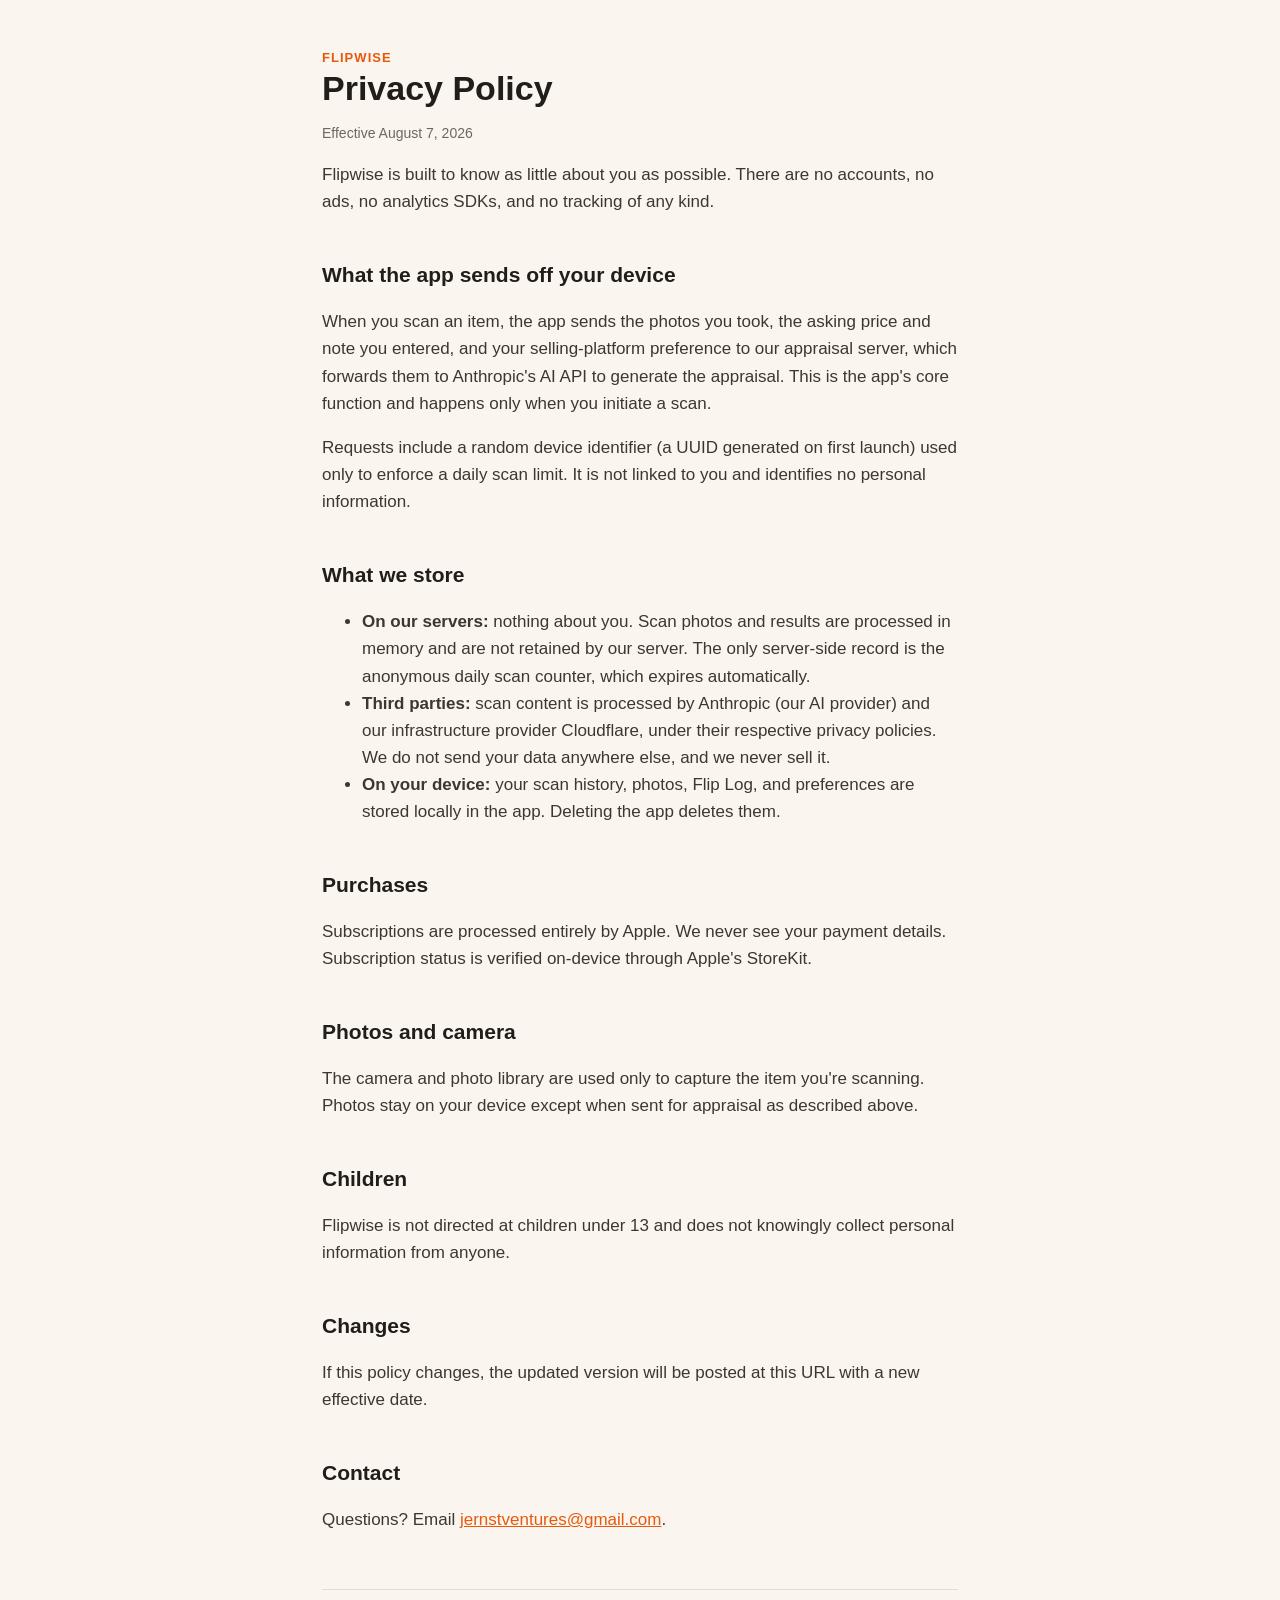
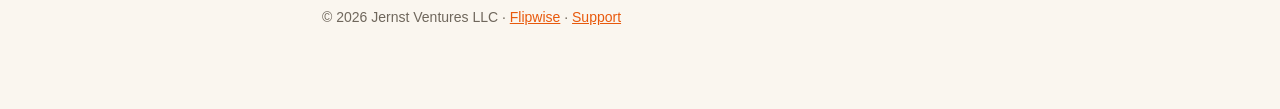
==== privacy.html @ f040ea28 "Flipwise legal site: privacy policy, support, landing page" ====
<!DOCTYPE html>
<html lang="en">
<head>
<meta charset="utf-8">
<meta name="viewport" content="width=device-width, initial-scale=1">
<title>Flipwise — Privacy Policy</title>
<link rel="stylesheet" href="style.css">
</head>
<body>
<div class="wrap">
  <div class="tag">Flipwise</div>
  <h1>Privacy Policy</h1>
  <p class="muted">Effective August 7, 2026</p>

  <p>Flipwise is built to know as little about you as possible. There are no accounts, no ads, no analytics SDKs, and no tracking of any kind.</p>

  <h2>What the app sends off your device</h2>
  <p>When you scan an item, the app sends the photos you took, the asking price and note you entered, and your selling-platform preference to our appraisal server, which forwards them to Anthropic's AI API to generate the appraisal. This is the app's core function and happens only when you initiate a scan.</p>
  <p>Requests include a random device identifier (a UUID generated on first launch) used only to enforce a daily scan limit. It is not linked to you and identifies no personal information.</p>

  <h2>What we store</h2>
  <ul>
    <li><strong>On our servers:</strong> nothing about you. Scan photos and results are processed in memory and are not retained by our server. The only server-side record is the anonymous daily scan counter, which expires automatically.</li>
    <li><strong>Third parties:</strong> scan content is processed by Anthropic (our AI provider) and our infrastructure provider Cloudflare, under their respective privacy policies. We do not send your data anywhere else, and we never sell it.</li>
    <li><strong>On your device:</strong> your scan history, photos, Flip Log, and preferences are stored locally in the app. Deleting the app deletes them.</li>
  </ul>

  <h2>Purchases</h2>
  <p>Subscriptions are processed entirely by Apple. We never see your payment details. Subscription status is verified on-device through Apple's StoreKit.</p>

  <h2>Photos and camera</h2>
  <p>The camera and photo library are used only to capture the item you're scanning. Photos stay on your device except when sent for appraisal as described above.</p>

  <h2>Children</h2>
  <p>Flipwise is not directed at children under 13 and does not knowingly collect personal information from anyone.</p>

  <h2>Changes</h2>
  <p>If this policy changes, the updated version will be posted at this URL with a new effective date.</p>

  <h2>Contact</h2>
  <p>Questions? Email <a href="mailto:jernstventures@gmail.com">jernstventures@gmail.com</a>.</p>

  <footer>© 2026 Jernst Ventures LLC · <a href="index.html">Flipwise</a> · <a href="support.html">Support</a></footer>
</div>
</body>
</html>
---- style.css ----
* { box-sizing: border-box; }
body {
  margin: 0; background: #FAF6EF; color: #211D18;
  font: 17px/1.6 -apple-system, BlinkMacSystemFont, "Segoe UI", Roboto, sans-serif;
}
.wrap { max-width: 680px; margin: 0 auto; padding: 48px 22px 80px; }
h1 { font-size: 34px; line-height: 1.15; margin: 0 0 6px; }
h2 { font-size: 21px; margin: 2em 0 .4em; }
p, li { color: #3d372f; }
.tag { color: #E8590C; font-weight: 700; letter-spacing: .08em; text-transform: uppercase; font-size: 13px; }
.muted { color: #6F675C; font-size: 14px; }
a { color: #E8590C; }
.card { background: #FFFEFA; border: 1px solid #E5DCCE; border-radius: 14px; padding: 18px 20px; margin: 18px 0; }
footer { margin-top: 56px; padding-top: 16px; border-top: 1px solid #E5DCCE; font-size: 14px; color: #6F675C; }
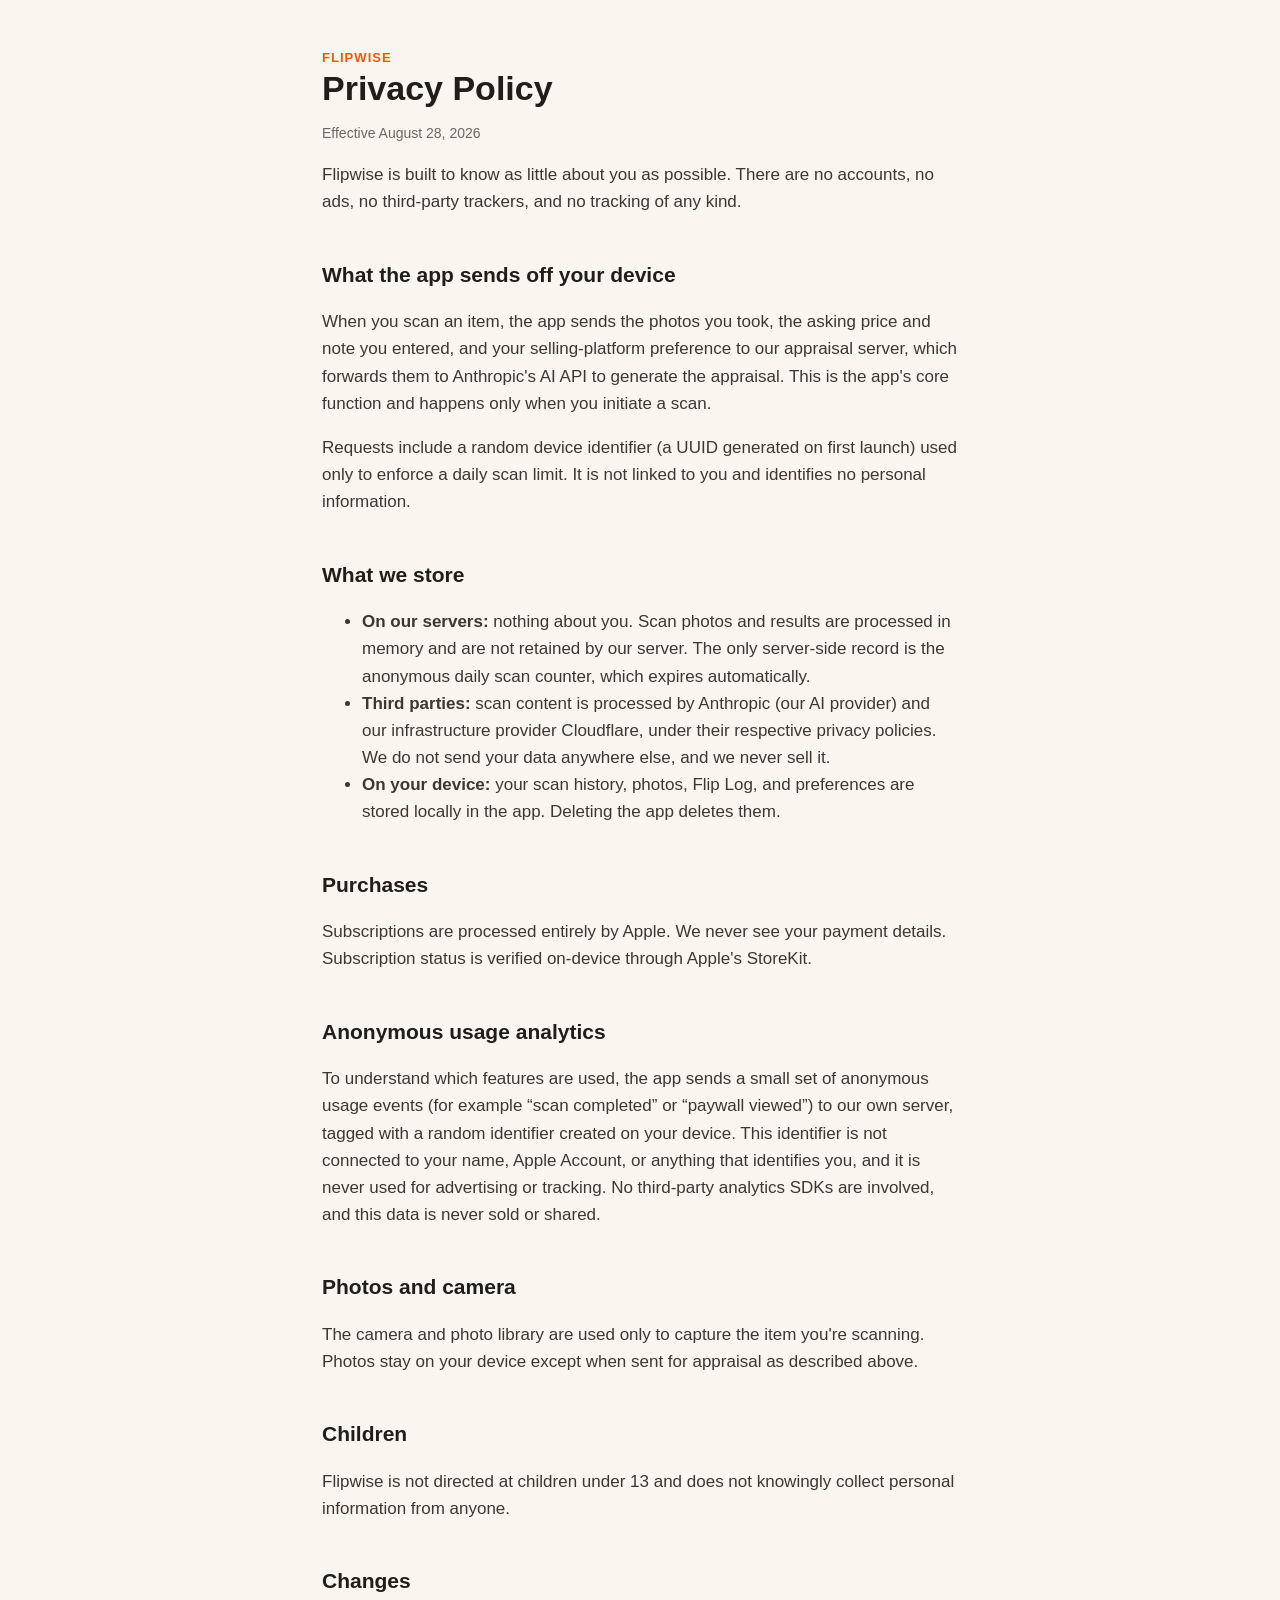
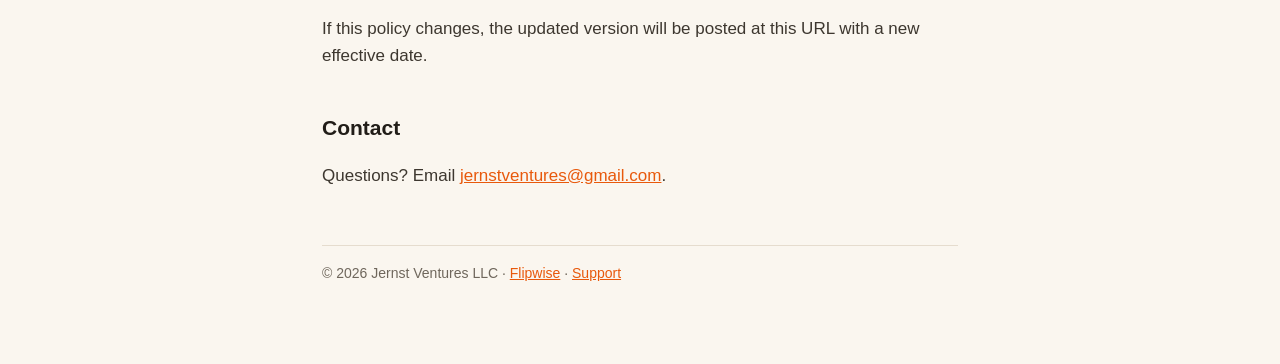
==== commit 95e8fb5d: "Disclose first-party anonymous analytics" ====
--- a/privacy.html
+++ b/privacy.html
@@ -10,9 +10,9 @@
 <div class="wrap">
   <div class="tag">Flipwise</div>
   <h1>Privacy Policy</h1>
-  <p class="muted">Effective August 7, 2026</p>
+  <p class="muted">Effective August 28, 2026</p>
 
-  <p>Flipwise is built to know as little about you as possible. There are no accounts, no ads, no analytics SDKs, and no tracking of any kind.</p>
+  <p>Flipwise is built to know as little about you as possible. There are no accounts, no ads, no third-party trackers, and no tracking of any kind.</p>
 
   <h2>What the app sends off your device</h2>
   <p>When you scan an item, the app sends the photos you took, the asking price and note you entered, and your selling-platform preference to our appraisal server, which forwards them to Anthropic's AI API to generate the appraisal. This is the app's core function and happens only when you initiate a scan.</p>
@@ -27,6 +27,9 @@
 
   <h2>Purchases</h2>
   <p>Subscriptions are processed entirely by Apple. We never see your payment details. Subscription status is verified on-device through Apple's StoreKit.</p>
+
+  <h2>Anonymous usage analytics</h2>
+  <p>To understand which features are used, the app sends a small set of anonymous usage events (for example &ldquo;scan completed&rdquo; or &ldquo;paywall viewed&rdquo;) to our own server, tagged with a random identifier created on your device. This identifier is not connected to your name, Apple Account, or anything that identifies you, and it is never used for advertising or tracking. No third-party analytics SDKs are involved, and this data is never sold or shared.</p>
 
   <h2>Photos and camera</h2>
   <p>The camera and photo library are used only to capture the item you're scanning. Photos stay on your device except when sent for appraisal as described above.</p>
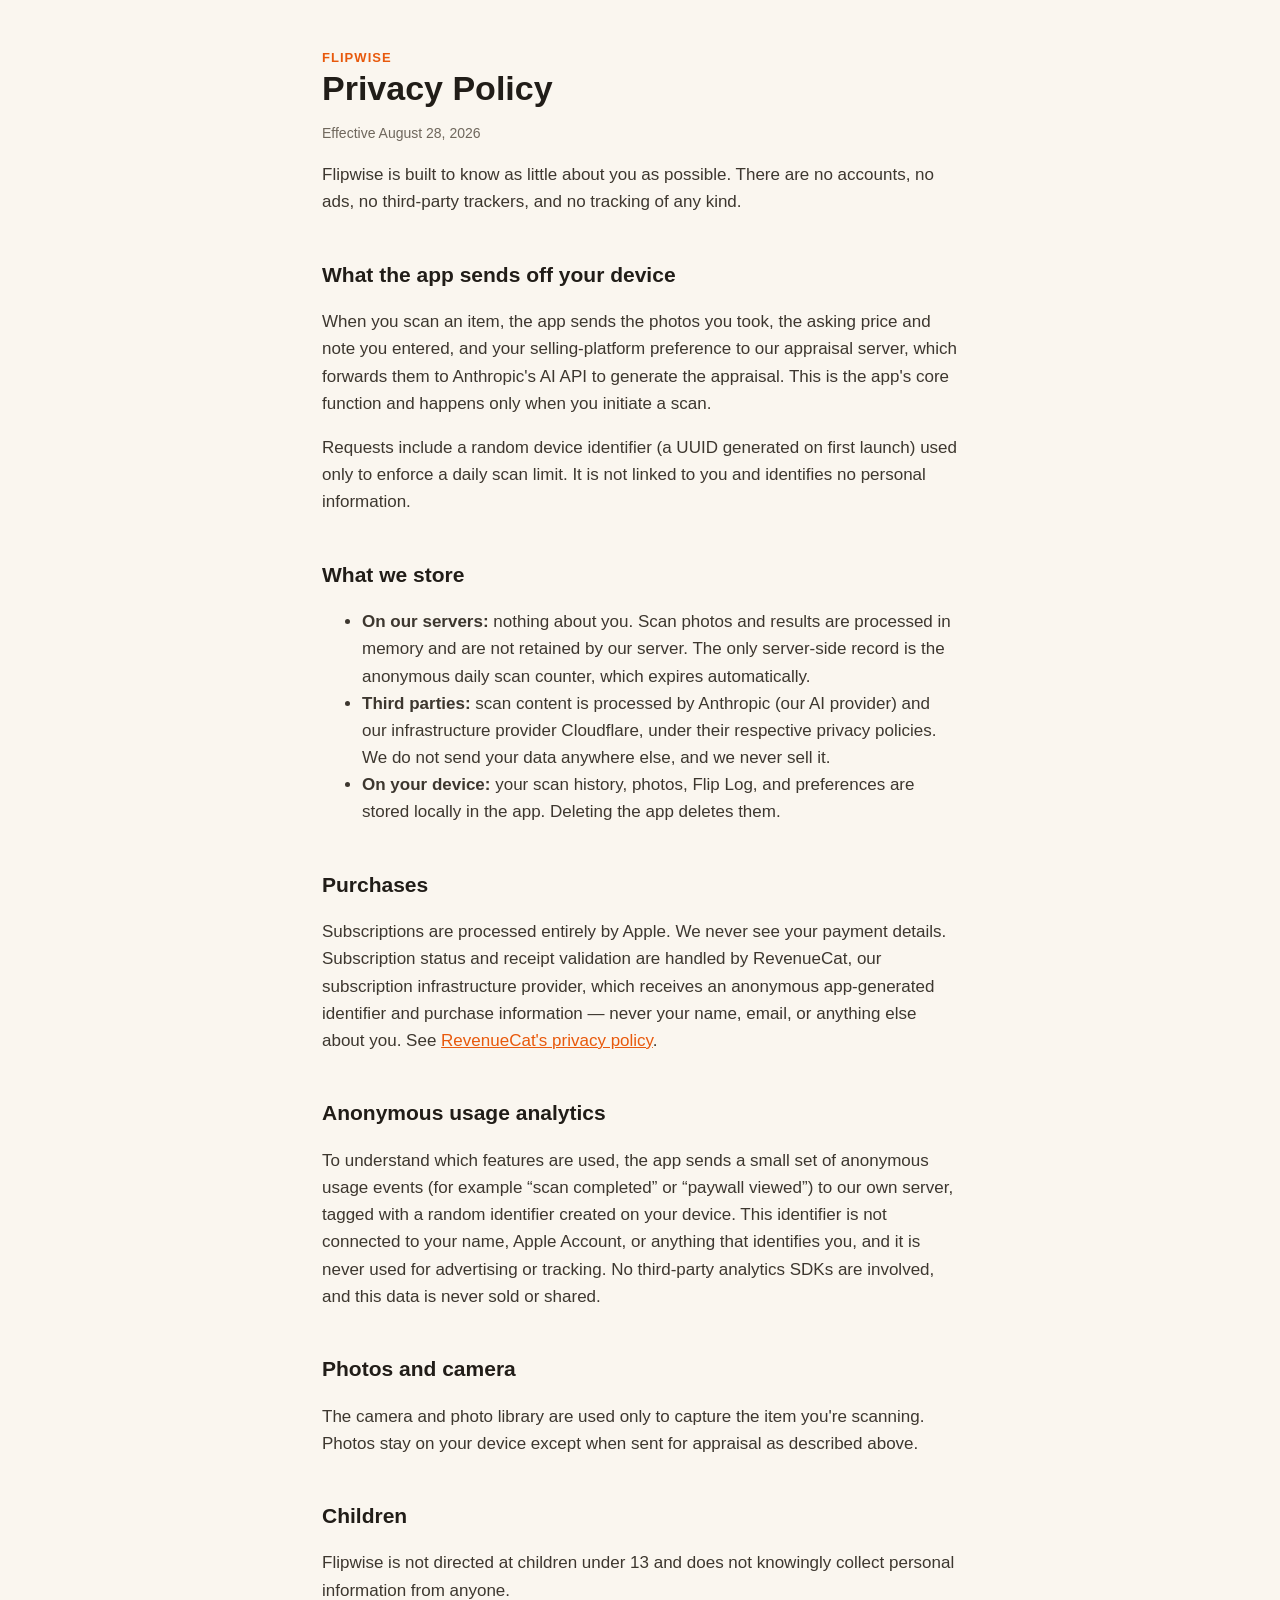
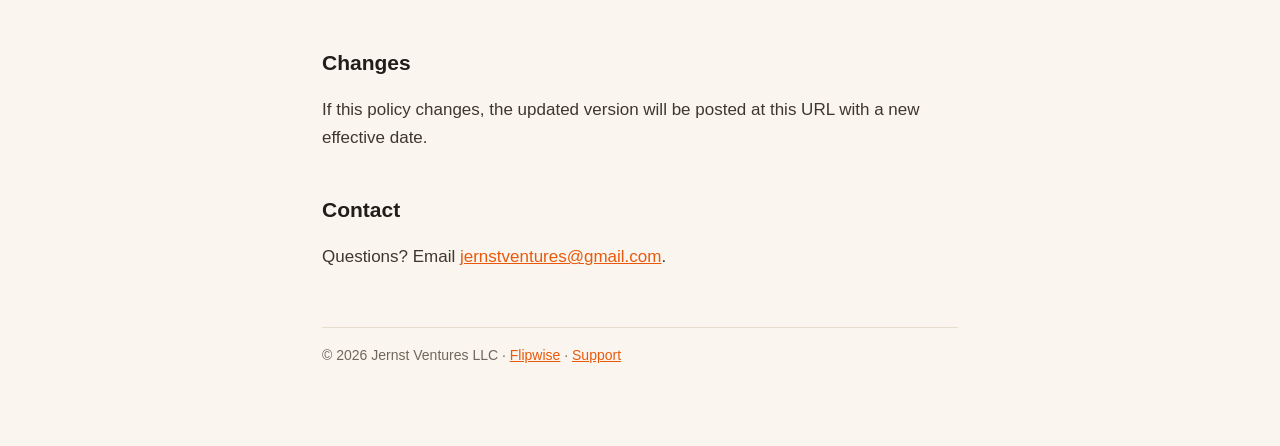
==== commit d5186f87: "Disclose RevenueCat subscription analytics" ====
--- a/privacy.html
+++ b/privacy.html
@@ -26,7 +26,7 @@
   </ul>
 
   <h2>Purchases</h2>
-  <p>Subscriptions are processed entirely by Apple. We never see your payment details. Subscription status is verified on-device through Apple's StoreKit.</p>
+  <p>Subscriptions are processed entirely by Apple. We never see your payment details. Subscription status and receipt validation are handled by RevenueCat, our subscription infrastructure provider, which receives an anonymous app-generated identifier and purchase information — never your name, email, or anything else about you. See <a href="https://www.revenuecat.com/privacy">RevenueCat's privacy policy</a>.</p>
 
   <h2>Anonymous usage analytics</h2>
   <p>To understand which features are used, the app sends a small set of anonymous usage events (for example &ldquo;scan completed&rdquo; or &ldquo;paywall viewed&rdquo;) to our own server, tagged with a random identifier created on your device. This identifier is not connected to your name, Apple Account, or anything that identifies you, and it is never used for advertising or tracking. No third-party analytics SDKs are involved, and this data is never sold or shared.</p>
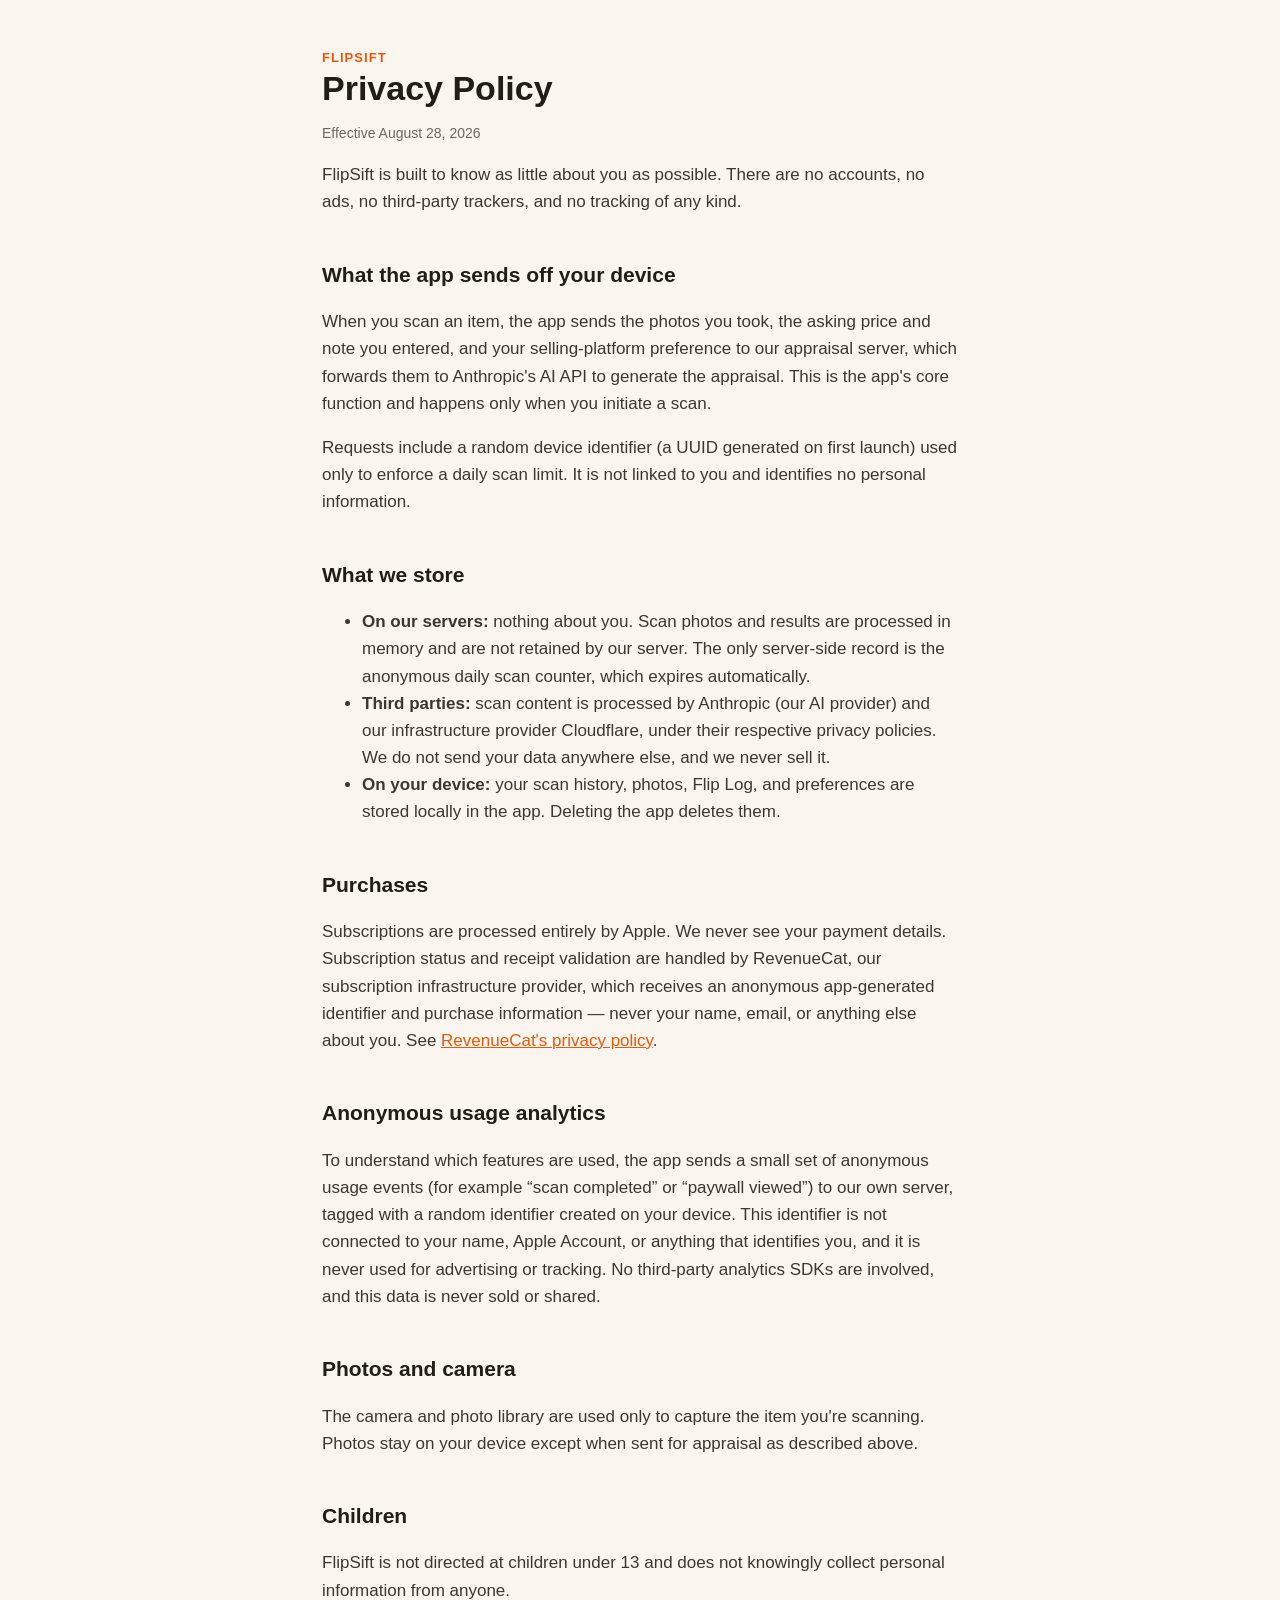
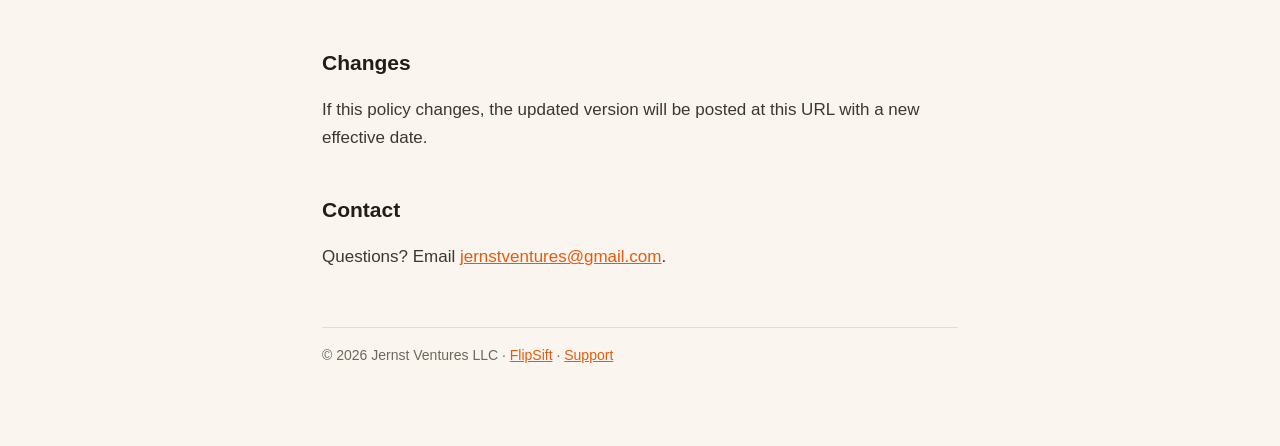
==== commit 1483e74e: "Rebrand: Flipwise -> FlipSift Content-only rebrand, URLs and repo name unchanged so links baked into" ====
--- a/privacy.html
+++ b/privacy.html
@@ -3,16 +3,16 @@
 <head>
 <meta charset="utf-8">
 <meta name="viewport" content="width=device-width, initial-scale=1">
-<title>Flipwise — Privacy Policy</title>
+<title>FlipSift — Privacy Policy</title>
 <link rel="stylesheet" href="style.css">
 </head>
 <body>
 <div class="wrap">
-  <div class="tag">Flipwise</div>
+  <div class="tag">FlipSift</div>
   <h1>Privacy Policy</h1>
   <p class="muted">Effective August 28, 2026</p>
 
-  <p>Flipwise is built to know as little about you as possible. There are no accounts, no ads, no third-party trackers, and no tracking of any kind.</p>
+  <p>FlipSift is built to know as little about you as possible. There are no accounts, no ads, no third-party trackers, and no tracking of any kind.</p>
 
   <h2>What the app sends off your device</h2>
   <p>When you scan an item, the app sends the photos you took, the asking price and note you entered, and your selling-platform preference to our appraisal server, which forwards them to Anthropic's AI API to generate the appraisal. This is the app's core function and happens only when you initiate a scan.</p>
@@ -35,7 +35,7 @@
   <p>The camera and photo library are used only to capture the item you're scanning. Photos stay on your device except when sent for appraisal as described above.</p>
 
   <h2>Children</h2>
-  <p>Flipwise is not directed at children under 13 and does not knowingly collect personal information from anyone.</p>
+  <p>FlipSift is not directed at children under 13 and does not knowingly collect personal information from anyone.</p>
 
   <h2>Changes</h2>
   <p>If this policy changes, the updated version will be posted at this URL with a new effective date.</p>
@@ -43,7 +43,7 @@
   <h2>Contact</h2>
   <p>Questions? Email <a href="mailto:jernstventures@gmail.com">jernstventures@gmail.com</a>.</p>
 
-  <footer>© 2026 Jernst Ventures LLC · <a href="index.html">Flipwise</a> · <a href="support.html">Support</a></footer>
+  <footer>© 2026 Jernst Ventures LLC · <a href="index.html">FlipSift</a> · <a href="support.html">Support</a></footer>
 </div>
 </body>
 </html>
